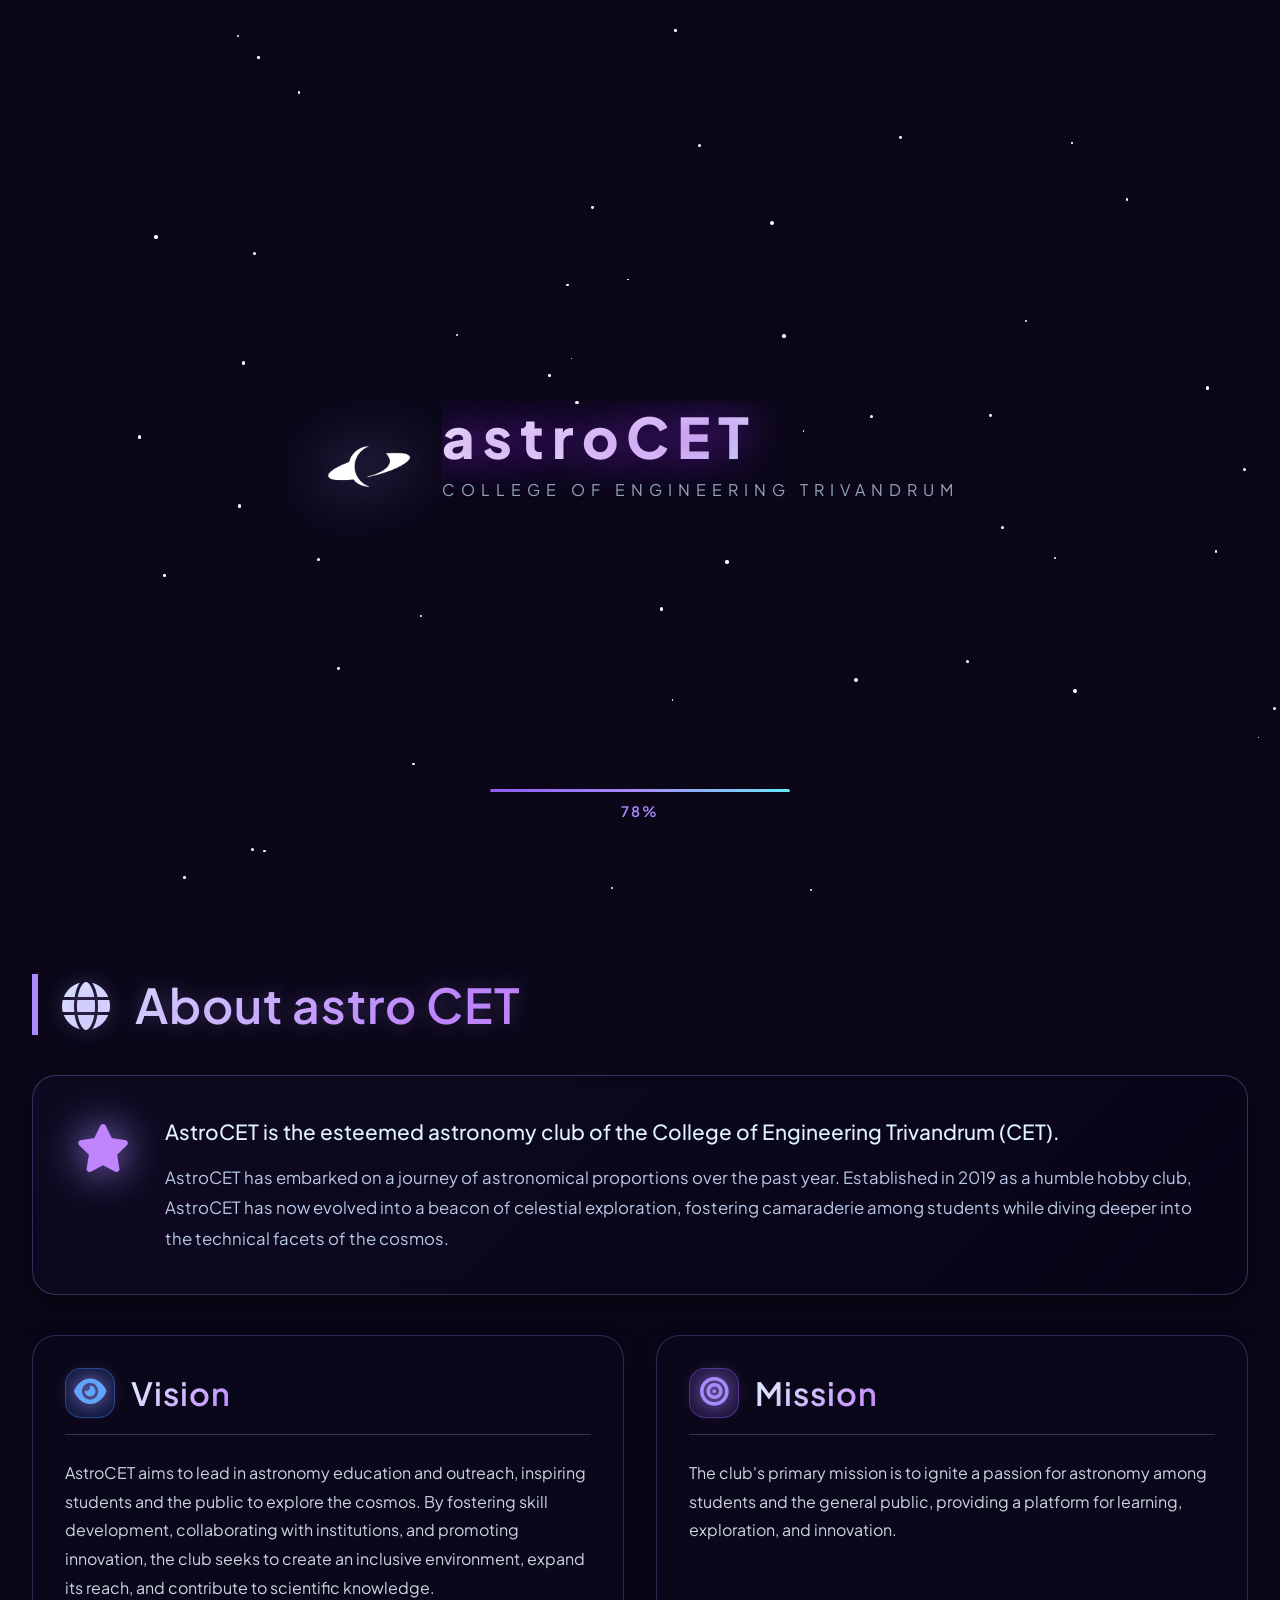
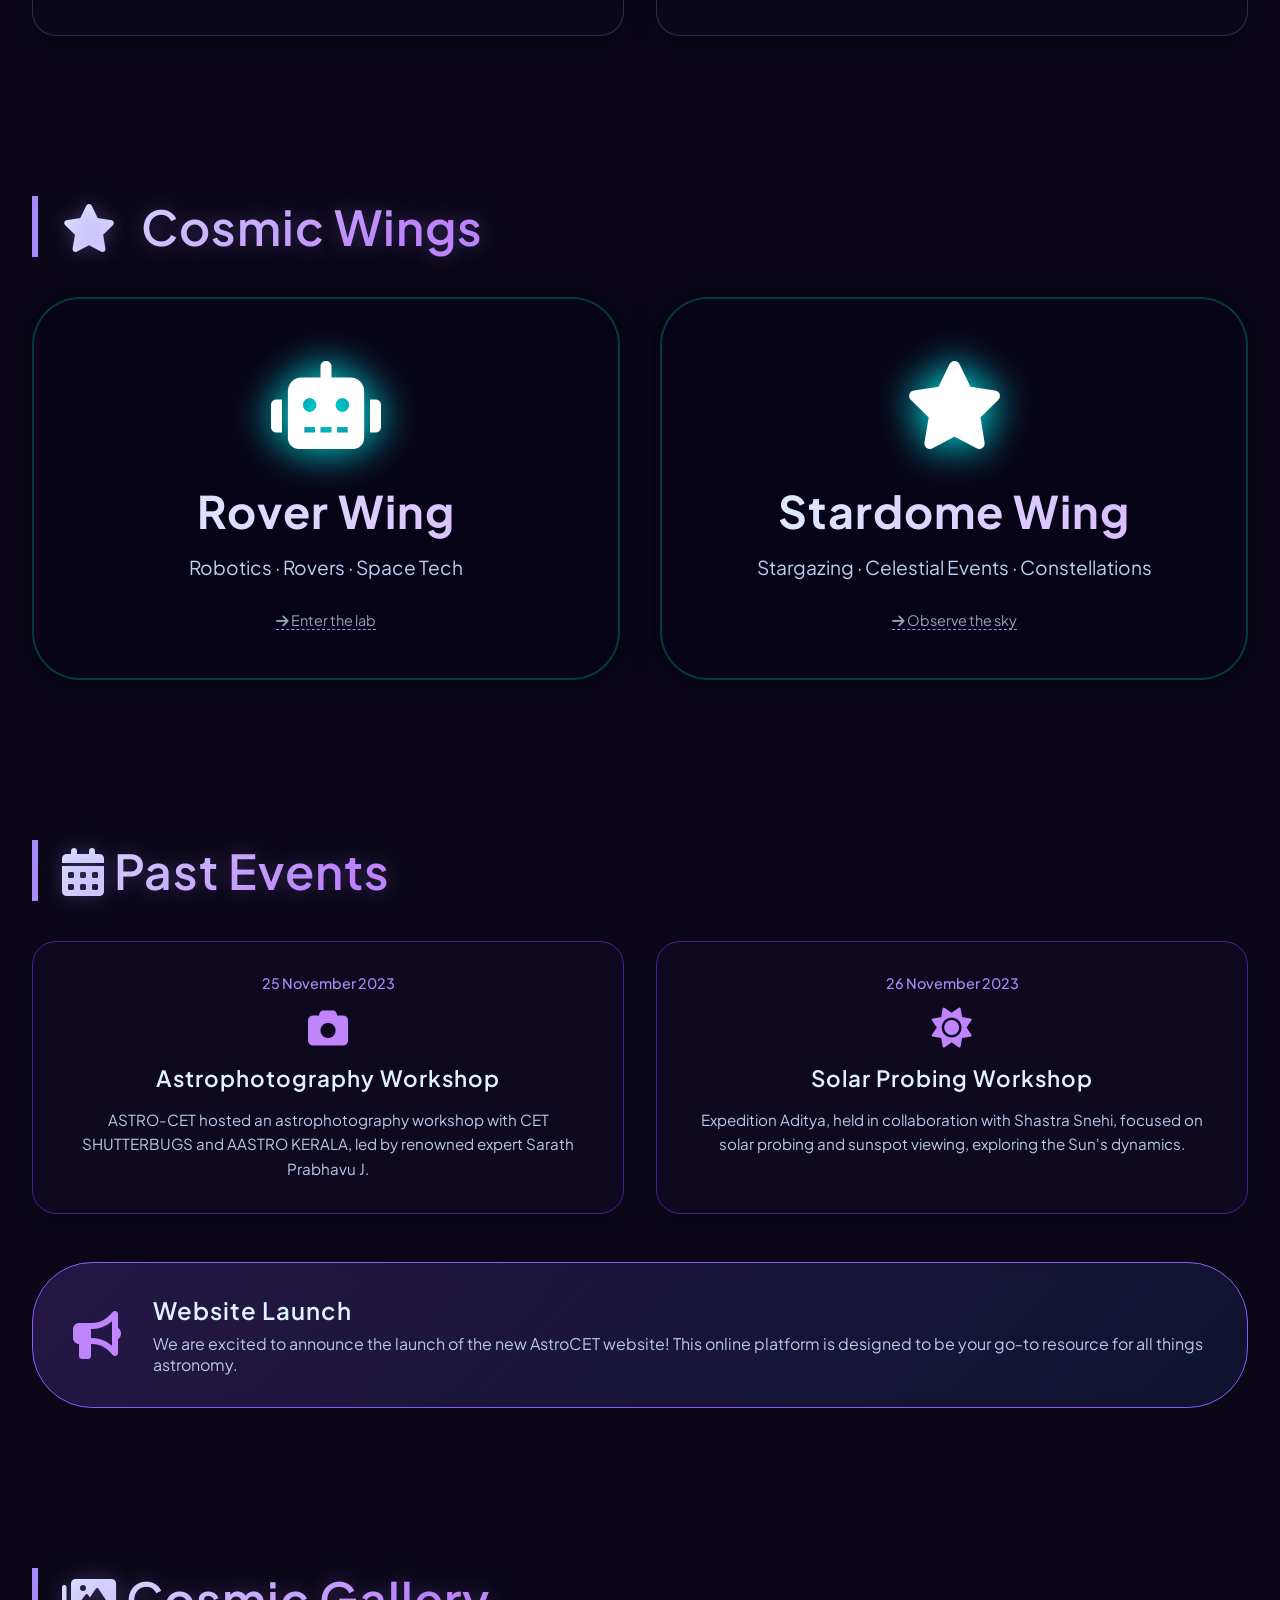
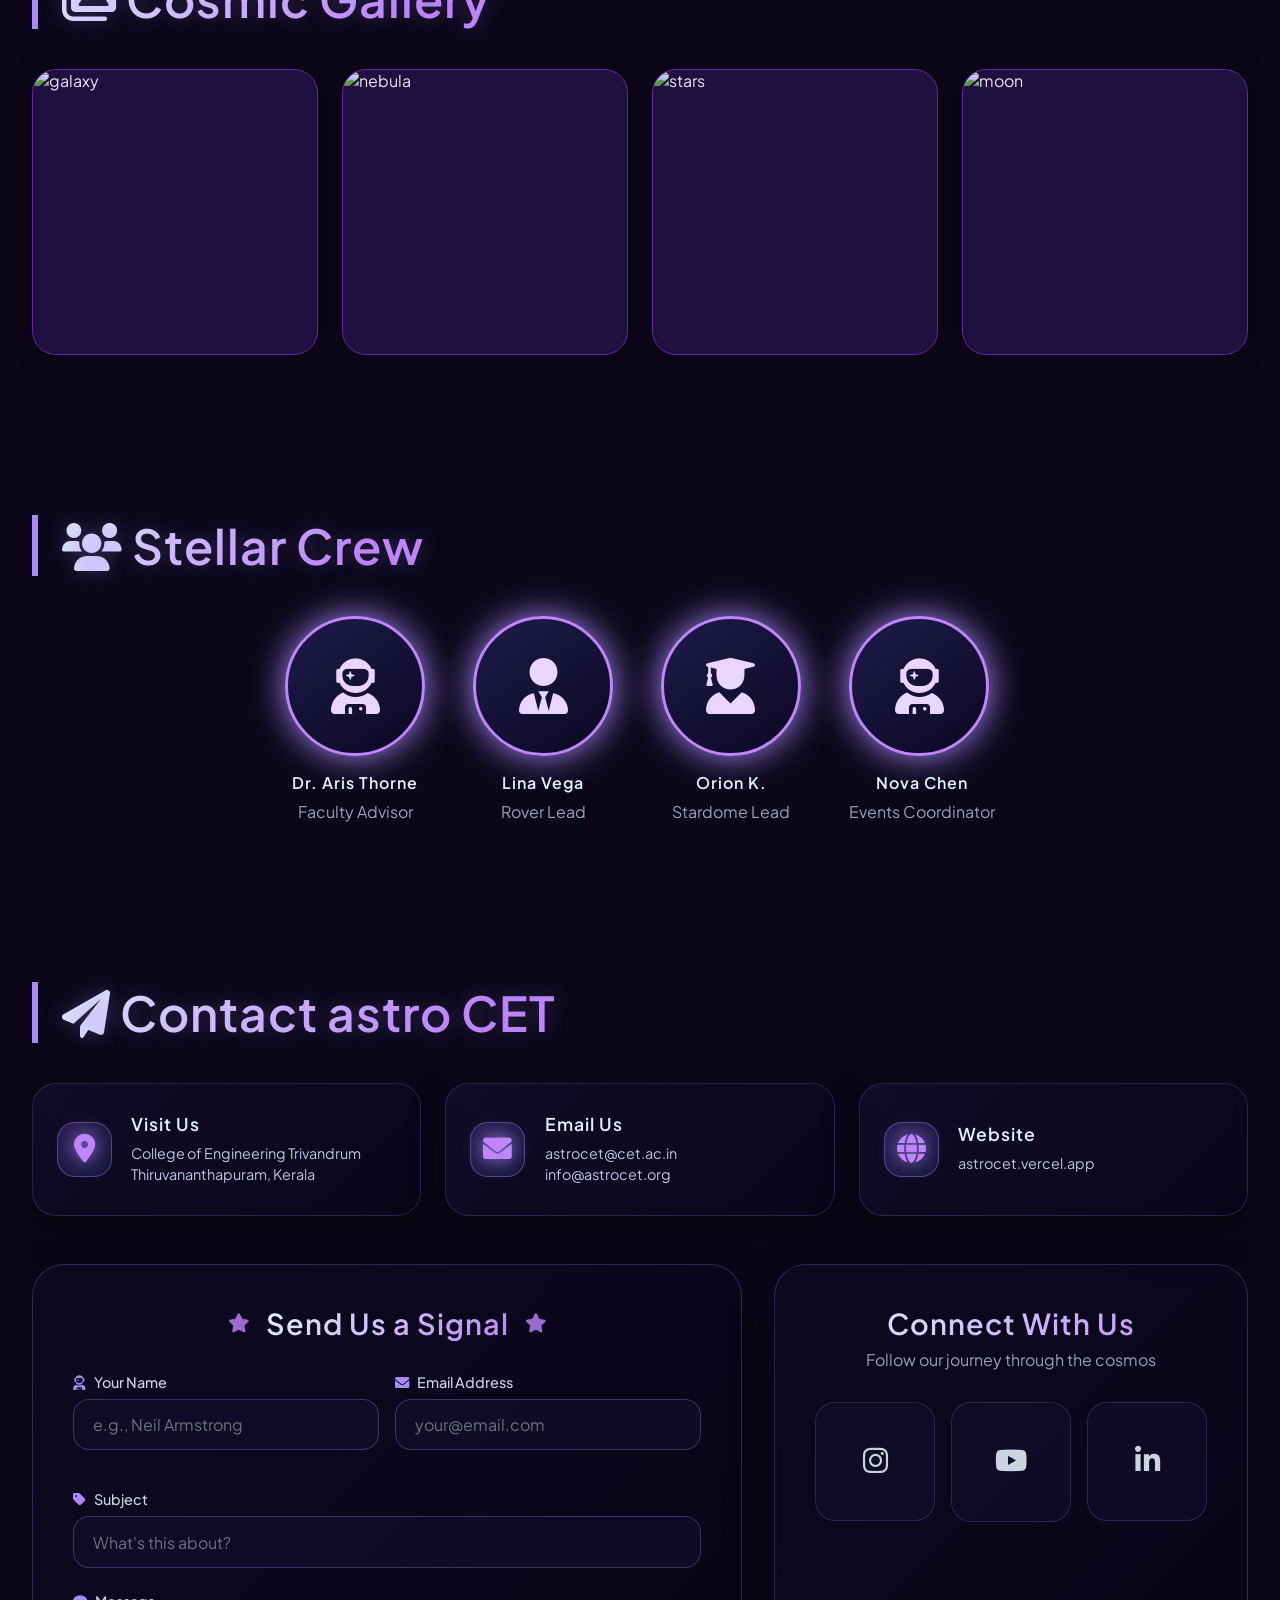
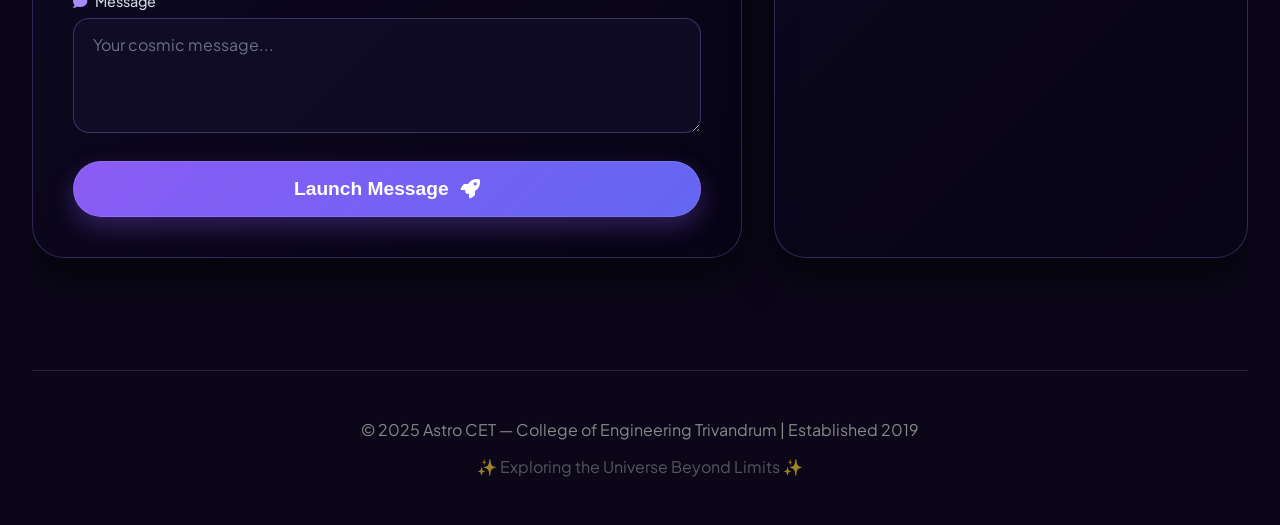
==== index.html @ 8fdfef4c "name change" ====
<!DOCTYPE html>
<html lang="en">
<head>
    <meta charset="UTF-8">
    <meta name="viewport" content="width=device-width, initial-scale=1.0, maximum-scale=5.0, user-scalable=yes, shrink-to-fit=no">
    <meta name="theme-color" content="#0b0719">
    <meta name="apple-mobile-web-app-capable" content="yes">
    <meta name="apple-mobile-web-app-status-bar-style" content="black-translucent">
    <title>Astro CET | College of Engineering Trivandrum</title>
    
    <link href="https://fonts.googleapis.com/css2?family=Plus+Jakarta+Sans:wght@300;400;500;600;700;800&display=swap" rel="stylesheet">
    <link rel="stylesheet" href="https://cdnjs.cloudflare.com/ajax/libs/font-awesome/6.0.0-beta3/css/all.min.css">
    <link rel="stylesheet" href="styles.css">
    
    <style>
        /* Reset & Base */
        * {
            margin: 0;
            padding: 0;
            box-sizing: border-box;
        }
        
        html {
            scroll-behavior: smooth;
            -webkit-tap-highlight-color: transparent;
        }
        
        body {
            font-family: 'Plus Jakarta Sans', sans-serif;
            background-color: #0b0719;
            color: #fff;
            overflow-x: hidden;
            min-height: 100vh;
        }
        
        /* Loading Screen */
        #loadingScreen {
            position: fixed;
            top: 0;
            left: 0;
            width: 100%;
            height: 100%;
            background: #0b0719;
            z-index: 10000;
            display: flex;
            align-items: center;
            justify-content: center;
            transition: opacity 0.8s ease, visibility 0.8s ease;
        }
        
        #loadingScreen.hidden {
            opacity: 0;
            visibility: hidden;
        }
        
        #loadingScreen.finished {
            pointer-events: none;
        }
        
        .loading-container {
            display: flex;
            align-items: center;
            justify-content: center;
            gap: 20px;
            position: relative;
            flex-wrap: wrap;
        }
        
        .loading-logo {
            position: relative;
            width: 100px;
            height: 100px;
            display: flex;
            align-items: center;
            justify-content: center;
            animation: logoFloat 2s ease-in-out infinite;
            z-index: 2;
        }
        
        .loading-logo img {
            width: 100%;
            height: 100%;
            object-fit: contain;
            filter: drop-shadow(0 0 30px #a78bfa);
        }
        
        .loading-text-container {
            overflow: hidden;
        }
        
        .loading-title {
            font-size: 3.5rem;
            font-weight: 800;
            background: linear-gradient(135deg, #fff, #e9d5ff, #67e8f9);
            -webkit-background-clip: text;
            background-clip: text;
            color: transparent;
            letter-spacing: 8px;
            white-space: nowrap;
            animation: slideIn 1.2s ease forwards;
            text-shadow: 0 0 40px #7e22ce;
        }
        
        .loading-subtitle {
            font-size: 1rem;
            color: #94a3b8;
            letter-spacing: 6px;
            text-transform: uppercase;
            margin-top: 0.5rem;
            opacity: 0;
            animation: fadeInUp 0.6s ease forwards;
            animation-delay: 1.2s;
        }
        
        .loading-bar-container {
            position: absolute;
            bottom: 80px;
            left: 50%;
            transform: translateX(-50%);
            width: 300px;
            max-width: 80%;
            opacity: 0;
            animation: fadeIn 0.5s ease forwards;
            animation-delay: 1.5s;
        }
        
        .loading-bar {
            width: 100%;
            height: 3px;
            background: rgba(168, 139, 250, 0.2);
            border-radius: 10px;
            overflow: hidden;
        }
        
        .loading-bar-progress {
            width: 0%;
            height: 100%;
            background: linear-gradient(90deg, #8b5cf6, #a78bfa, #67e8f9);
            border-radius: 10px;
            animation: progressBar 2s ease-in-out forwards;
            animation-delay: 1.5s;
            box-shadow: 0 0 20px #a78bfa;
        }
        
        .loading-percentage {
            text-align: center;
            margin-top: 10px;
            color: #a78bfa;
            font-size: 0.9rem;
            font-weight: 600;
            letter-spacing: 2px;
            opacity: 0;
            animation: fadeIn 0.5s ease forwards;
            animation-delay: 1.5s;
        }
        
        .loading-stars {
            position: absolute;
            width: 100%;
            height: 100%;
            pointer-events: none;
        }
        
        .loading-star {
            position: absolute;
            width: 2px;
            height: 2px;
            background: white;
            border-radius: 50%;
            animation: starTwinkle 2s infinite;
        }
        
        @keyframes logoFloat {
            0%, 100% { transform: translateY(0) scale(1); }
            50% { transform: translateY(-10px) scale(1.05); }
        }
        
        @keyframes slideIn {
            0% { transform: translateX(-30px); opacity: 0; }
            100% { transform: translateX(0); opacity: 1; }
        }
        
        @keyframes fadeInUp {
            from { opacity: 0; transform: translateY(10px); }
            to { opacity: 1; transform: translateY(0); }
        }
        
        @keyframes fadeIn {
            from { opacity: 0; }
            to { opacity: 1; }
        }
        
        @keyframes progressBar {
            0% { width: 0%; }
            100% { width: 100%; }
        }
        
        @keyframes starTwinkle {
            0%, 100% { opacity: 0; transform: scale(1); }
            50% { opacity: 1; transform: scale(1.5); }
        }
        
        /* Fade-in for content */
        .fade-in {
            opacity: 0;
            transform: translateY(20px);
            transition: opacity 0.8s ease, transform 0.8s ease;
        }
        .fade-in.visible {
            opacity: 1;
            transform: translateY(0);
        }
        
        /* Portal overlay */
        .portal-overlay {
            position: fixed;
            top: 0;
            left: 0;
            width: 100%;
            height: 100%;
            background: radial-gradient(circle, #0f0720, #000);
            z-index: 9999;
            display: flex;
            align-items: center;
            justify-content: center;
            opacity: 0;
            pointer-events: none;
            transition: opacity 0.3s;
        }
        body.portal-active .portal-overlay {
            opacity: 1;
            pointer-events: auto;
        }
        body.portal-active .content {
            filter: blur(2px);
            transition: 0.3s;
        }
        .portal-message {
            font-size: 3rem;
            color: white;
            text-shadow: 0 0 40px cyan;
            font-weight: 600;
            text-align: center;
            padding: 20px;
        }
        .wings-hint {
            text-align: center;
            margin-top: 30px;
            opacity: 0.8;
            color: #94a3b8;
        }
        
        /* Background Layers */
        .starfield {
            position: fixed;
            top: 0;
            left: 0;
            width: 100%;
            height: 100%;
            z-index: -2;
            background: radial-gradient(ellipse at 40% 40%, #141028 0%, #03010a 100%);
        }
        
        canvas#bgCanvas {
            position: fixed;
            top: 0;
            left: 0;
            width: 100%;
            height: 100%;
            z-index: -1;
            display: block;
            pointer-events: none;
        }
        
        /* Main Content */
        .content {
            position: relative;
            z-index: 5;
            max-width: 1400px;
            margin: 0 auto;
            padding: 0 2rem;
            width: 100%;
        }
        
        section {
            padding: 5rem 0;
            position: relative;
        }
        
        /* Responsive Breakpoints */
        @media (max-width: 1024px) {
            .content { padding: 0 1.5rem; }
            section { padding: 4rem 0; }
        }
        
        @media (max-width: 768px) {
            .content { padding: 0 1rem; }
            section { padding: 3rem 0; }
            
            .loading-container { 
                flex-direction: column; 
                gap: 15px; 
            }
            .loading-title { 
                font-size: 2.5rem; 
                letter-spacing: 4px;
                text-align: center;
                white-space: normal;
            }
            .loading-subtitle { 
                text-align: center;
                font-size: 0.8rem;
                letter-spacing: 4px;
            }
            .loading-logo { width: 80px; height: 80px; }
            .loading-bar-container { width: 250px; bottom: 60px; }
            .portal-message { font-size: 2rem; }
        }
        
        @media (max-width: 480px) {
            .content { padding: 0 0.8rem; }
            section { padding: 2.5rem 0; }
            
            .loading-title { 
                font-size: 1.8rem; 
                letter-spacing: 2px;
            }
            .loading-subtitle {
                font-size: 0.7rem;
                letter-spacing: 3px;
            }
            .loading-logo { width: 60px; height: 60px; }
            .loading-bar-container { width: 200px; bottom: 50px; }
            .portal-message { font-size: 1.5rem; }
        }
        
        @media (max-width: 360px) {
            .loading-title { font-size: 1.5rem; }
            .loading-subtitle { font-size: 0.6rem; }
            .loading-bar-container { width: 180px; }
        }
        
        /* Landscape Mode */
        @media (max-height: 600px) and (orientation: landscape) {
            .loading-bar-container { bottom: 30px; }
            .loading-logo { width: 50px; height: 50px; }
            .loading-title { font-size: 2rem; }
        }
        
        /* Touch Device Optimizations */
        @media (hover: none) and (pointer: coarse) {
            button, a {
                min-height: 44px;
                min-width: 44px;
            }
        }
        
        /* High Contrast / Accessibility */
        @media (prefers-reduced-motion: reduce) {
            * {
                animation-duration: 0.01ms !important;
                animation-iteration-count: 1 !important;
                transition-duration: 0.01ms !important;
            }
        }
    </style>
</head>
<body>

<!-- Loading Screen -->
<div id="loadingScreen">
    <div class="loading-stars" id="loadingStars"></div>
    
    <div class="loading-container">
        <div class="loading-logo">
            <img src="astrocet-logo.png" alt="Astro CET Logo" id="loadingLogoImg" onerror="this.style.display='none'; document.getElementById('fallbackLogo').style.display='flex';">
            <div id="fallbackLogo" style="display: none; width: 100%; height: 100%; align-items: center; justify-content: center;">
                <i class="fas fa-rocket" style="font-size: 3rem; color: #c084fc; filter: drop-shadow(0 0 20px #a78bfa);"></i>
            </div>
        </div>
        
        <div class="loading-text-container">
            <div class="loading-title">astroCET</div>
            <div class="loading-subtitle">College of Engineering Trivandrum</div>
        </div>
    </div>
    
    <div class="loading-bar-container">
        <div class="loading-bar">
            <div class="loading-bar-progress"></div>
        </div>
        <div class="loading-percentage" id="loadingPercentage">0%</div>
    </div>
</div>

<!-- Background Layers -->
<div class="starfield"></div>
<canvas id="bgCanvas"></canvas>

<!-- Portal Overlay -->
<div class="portal-overlay" id="portalOverlay">
    <div class="portal-message" id="portalMessage"></div>
</div>

<!-- Main Content -->
<div class="content">
    <nav class="navbar">
        <div class="logo" id="logo"></div>
        <div class="nav-links" id="navLinks"></div>
    </nav>

    <section class="hero">
        <h1 id="heroTitle"></h1>
        <div class="subtitle" id="heroSubtitle"></div>
        <div class="college-name" id="collegeName"></div>
        <button class="cta-button" id="heroButton">
            <span id="heroButtonText"></span>
        </button>

    </section>

    <section id="about" class="fade-in">
        <h2><i class="fas fa-globe" style="margin-right: 15px;"></i> <span id="aboutTitle"></span></h2>
        
        <div class="about-main-tile">
            <div class="about-icon"><i class="fas fa-star"></i></div>
            <div class="about-content">
                <p class="highlight-text" id="aboutHighlight"></p>
                <p id="aboutFullText"></p>
            </div>
        </div>
        
        <div class="tiles-container">
            <div class="info-tile vision-tile">
                <div class="tile-header">
                    <div class="tile-icon"><i class="fas fa-eye"></i></div>
                    <h3 id="visionTitle"></h3>
                </div>
                <div class="tile-content">
                    <p id="visionText"></p>
                </div>
            </div>
            
            <div class="info-tile mission-tile">
                <div class="tile-header">
                    <div class="tile-icon"><i class="fas fa-bullseye"></i></div>
                    <h3 id="missionTitle"></h3>
                </div>
                <div class="tile-content">
                    <p id="missionText"></p>
                </div>
            </div>
        </div>
    </section>

    <section id="wings" class="fade-in">
        <h2><i class="fas fa-star" style="margin-right: 15px;"></i> <span id="wingsTitle"></span></h2>
        <div class="wings-container">
            <a href="#" class="wing-card" id="roverWingCard">
                <div class="wing-icon"><i id="roverIcon" class="fas"></i><span id="roverEmoji"></span></div>
                <h3 id="roverName"></h3>
                <div class="wing-desc" id="roverDesc"></div>
                <div class="wing-emoji" id="roverEmojiLarge"></div>
                <div class="portal-hint" id="roverHint"></div>
            </a>
            <a href="#" class="wing-card" id="stardomeWingCard">
                <div class="wing-icon"><i id="stardomeIcon" class="fas"></i><span id="stardomeEmoji"></span></div>
                <h3 id="stardomeName"></h3>
                <div class="wing-desc" id="stardomeDesc"></div>
                <div class="wing-emoji" id="stardomeEmojiLarge"></div>
                <div class="portal-hint" id="stardomeHint"></div>
            </a>
        </div>
    </section>

    <section id="events" class="fade-in">
        <h2><i class="fas fa-calendar-alt"></i> <span id="eventsTitle"></span></h2>
        <div class="events-grid" id="eventsGrid"></div>
        
        <div class="announcement-banner" id="announcementBanner">
            <i id="announcementIcon" class="fas"></i>
            <div>
                <h3 id="announcementTitle"></h3>
                <p id="announcementText"></p>
            </div>
        </div>
    </section>

    <section id="gallery" class="fade-in">
        <h2><i class="fas fa-images"></i> <span id="galleryTitle"></span></h2>
        <div class="gallery-grid" id="galleryGrid"></div>
    </section>

    <section id="team" class="fade-in">
        <h2><i class="fas fa-users"></i> <span id="teamTitle"></span></h2>
        <div class="team-grid" id="teamGrid"></div>
    </section>

    <section id="contact" class="fade-in">
        <h2><i class="fas fa-paper-plane"></i> <span id="contactTitle"></span></h2>
        
        <div class="contact-wrapper">
            <div class="contact-info-cards" id="contactInfoCards"></div>
            
            <div class="contact-main">
                <div class="contact-form-container">
                    <div class="form-header">
                        <i class="fas fa-star"></i>
                        <h3 id="formTitle"></h3>
                        <i class="fas fa-star"></i>
                    </div>
                    
                    <form class="contact-form-enhanced">
                        <div class="form-row">
                            <div class="form-group-enhanced">
                                <label for="name"><i class="fas fa-user-astronaut"></i><span id="nameLabel"></span></label>
                                <input type="text" id="name" placeholder="">
                            </div>
                            <div class="form-group-enhanced">
                                <label for="email"><i class="fas fa-envelope"></i><span id="emailLabel"></span></label>
                                <input type="email" id="email" placeholder="">
                            </div>
                        </div>
                        <div class="form-group-enhanced">
                            <label for="subject"><i class="fas fa-tag"></i><span id="subjectLabel"></span></label>
                            <input type="text" id="subject" placeholder="">
                        </div>
                        <div class="form-group-enhanced">
                            <label for="message"><i class="fas fa-comment"></i><span id="messageLabel"></span></label>
                            <textarea id="message" rows="4" placeholder=""></textarea>
                        </div>
                        <button type="submit" class="submit-button">
                            <span id="submitButtonText"></span>
                            <i class="fas fa-rocket"></i>
                        </button>
                    </form>
                </div>
                
                <div class="social-section">
                    <h3 id="socialTitle"></h3>
                    <p id="socialSubtitle"></p>
                    <div class="social-links-enhanced" id="socialLinks"></div>
                </div>
            </div>
        </div>
    </section>

    <footer>
        <p id="footerCopyright"></p>
        <p style="margin-top: 1rem; opacity: 0.6;" id="footerTagline"></p>
    </footer>
</div>

<script src="script.js"></script>
</body>
</html>
---- styles.css ----
* {
    margin: 0;
    padding: 0;
    box-sizing: border-box;
}

body {
    font-family: 'Plus Jakarta Sans', sans-serif;
    background-color: #0b0719;
    color: #fff;
    overflow-x: hidden;
}

/* Cosmic Background Layers */
.starfield {
    position: fixed;
    top: 0;
    left: 0;
    width: 100%;
    height: 100%;
    z-index: -2;
    background: radial-gradient(ellipse at 40% 40%, #141028 0%, #03010a 100%);
}

canvas#bgCanvas {
    position: fixed;
    top: 0;
    left: 0;
    width: 100%;
    height: 100%;
    z-index: -1;
    display: block;
    pointer-events: none;
}

/* Main Content */
.content {
    position: relative;
    z-index: 5;
    max-width: 1400px;
    margin: 0 auto;
    padding: 0 2rem;
}

section {
    padding: 6rem 0;
    position: relative;
}

/* Typography */
h1, h2, h3, h4 {
    font-weight: 600;
    letter-spacing: 1px;
}

h2 {
    font-size: 3rem;
    margin-bottom: 2.5rem;
    background: linear-gradient(135deg, #e0f2fe 0%, #c084fc 80%);
    -webkit-background-clip: text;
    background-clip: text;
    color: transparent;
    display: inline-block;
    border-left: 6px solid #a78bfa;
    padding-left: 1.5rem;
    text-shadow: 0 0 20px rgba(168, 139, 250, 0.3);
}

/* Navigation */
.navbar {
    display: flex;
    justify-content: space-between;
    align-items: center;
    padding: 1.5rem 0;
    position: relative;
    z-index: 20;
}

.logo {
    font-size: 1.8rem;
    font-weight: 800;
    background: linear-gradient(to right, #fff, #c4b5fd);
    -webkit-background-clip: text;
    background-clip: text;
    color: transparent;
    letter-spacing: 3px;
}

.nav-links {
    display: flex;
    gap: 2.5rem;
}

.nav-links a {
    color: #ddd;
    text-decoration: none;
    font-weight: 500;
    transition: all 0.2s;
    font-size: 1rem;
    text-shadow: 0 0 8px cyan;
}

.nav-links a:hover {
    color: #a78bfa;
    text-shadow: 0 0 15px #a78bfa;
}

/* Hero Section */
.hero {
    min-height: 90vh;
    display: flex;
    flex-direction: column;
    justify-content: center;
    align-items: center;
    text-align: center;
    padding: 2rem 0 4rem;
    transition: transform 0.1s ease-out;
}

.hero h1 {
    font-size: 6rem;
    font-weight: 800;
    background: linear-gradient(135deg, #fff, #e9d5ff, #67e8f9);
    -webkit-background-clip: text;
    background-clip: text;
    color: transparent;
    margin-bottom: 1rem;
    letter-spacing: 6px;
    text-shadow: 0 0 40px #7e22ce;
    animation: floatText 6s infinite alternate;
}

@keyframes floatText {
    0% { text-shadow: 0 0 20px #a78bfa; }
    100% { text-shadow: 0 0 50px #67e8f9, 0 0 20px #c084fc; }
}

.hero .subtitle {
    font-size: 1.8rem;
    font-weight: 300;
    color: #cbd5e1;
    margin-bottom: 1rem;
    text-shadow: 0 0 20px #38bdf8;
}

.college-name {
    font-size: 1.2rem;
    font-weight: 500;
    color: #a78bfa;
    margin-bottom: 2rem;
    letter-spacing: 4px;
    text-transform: uppercase;
    opacity: 0.9;
}

.hero-hint {
    margin-top: 50px;
    font-size: 0.9rem;
    opacity: 0.7;
}

.cta-button {
    background: rgba(20, 10, 40, 0.5);
    backdrop-filter: blur(12px);
    border: 1px solid rgba(167, 139, 250, 0.8);
    color: white;
    padding: 1rem 3rem;
    font-size: 1.3rem;
    font-weight: 600;
    border-radius: 60px;
    cursor: pointer;
    box-shadow: 0 0 30px rgba(168, 139, 250, 0.4);
    transition: all 0.3s;
    letter-spacing: 2px;
}

.cta-button:hover {
    background: #8b5cf6;
    box-shadow: 0 0 50px #a78bfa;
    transform: scale(1.05);
    border-color: #e0e7ff;
}

/* About Section - Tile Based Design */
.about-main-tile {
    background: linear-gradient(135deg, rgba(15, 10, 35, 0.8), rgba(8, 4, 22, 0.9));
    backdrop-filter: blur(8px);
    border-radius: 24px;
    padding: 2.5rem;
    margin-bottom: 2.5rem;
    border: 1px solid rgba(168, 139, 250, 0.3);
    box-shadow: 0 10px 30px rgba(0, 0, 0, 0.5);
    display: flex;
    gap: 2rem;
    align-items: flex-start;
    transition: all 0.3s ease;
}

.about-main-tile:hover {
    border-color: #8b5cf6;
    box-shadow: 0 0 40px rgba(139, 92, 246, 0.2);
    transform: translateY(-5px);
}

.about-icon {
    font-size: 3rem;
    color: #c084fc;
    filter: drop-shadow(0 0 20px #a78bfa);
    min-width: 60px;
    text-align: center;
}

.about-content {
    flex: 1;
}

.about-content .highlight-text {
    font-size: 1.3rem;
    color: #e0f2fe;
    margin-bottom: 1rem;
    font-weight: 500;
    line-height: 1.5;
}

.about-content p {
    color: #b9c8e6;
    line-height: 1.8;
    font-size: 1.05rem;
}

/* Tiles Container for Vision & Mission */
.tiles-container {
    display: grid;
    grid-template-columns: repeat(auto-fit, minmax(350px, 1fr));
    gap: 2rem;
    margin-top: 1rem;
}

/* Info Tiles */
.info-tile {
    background: rgba(12, 8, 28, 0.7);
    backdrop-filter: blur(8px);
    border-radius: 24px;
    padding: 2rem;
    border: 1px solid rgba(168, 139, 250, 0.25);
    box-shadow: 0 10px 25px rgba(0, 0, 0, 0.4);
    transition: all 0.3s ease;
    height: 100%;
    display: flex;
    flex-direction: column;
}

.info-tile:hover {
    border-color: #a78bfa;
    box-shadow: 0 0 35px rgba(168, 139, 250, 0.25);
    transform: translateY(-5px);
}

.tile-header {
    display: flex;
    align-items: center;
    gap: 1rem;
    margin-bottom: 1.5rem;
    padding-bottom: 1rem;
    border-bottom: 1px solid rgba(168, 139, 250, 0.3);
}

.tile-icon {
    width: 50px;
    height: 50px;
    background: rgba(139, 92, 246, 0.15);
    border-radius: 16px;
    display: flex;
    align-items: center;
    justify-content: center;
    border: 1px solid rgba(168, 139, 250, 0.4);
}

.tile-icon i {
    font-size: 1.8rem;
    color: #c084fc;
    filter: drop-shadow(0 0 10px #a78bfa);
}

.tile-header h3 {
    font-size: 2rem;
    font-weight: 600;
    background: linear-gradient(135deg, #e0f2fe, #c084fc);
    -webkit-background-clip: text;
    background-clip: text;
    color: transparent;
    margin: 0;
}

.tile-content {
    flex: 1;
}

.tile-content p {
    color: #cbd5e1;
    line-height: 1.8;
    font-size: 1rem;
    margin: 0;
}

/* Vision specific styling */
.vision-tile .tile-icon {
    background: rgba(59, 130, 246, 0.15);
    border-color: rgba(59, 130, 246, 0.4);
}

.vision-tile .tile-icon i {
    color: #60a5fa;
}

/* Mission specific styling */
.mission-tile .tile-icon {
    background: rgba(139, 92, 246, 0.15);
    border-color: rgba(139, 92, 246, 0.4);
}

.mission-tile .tile-icon i {
    color: #a78bfa;
}

/* Wings Section */
.wings-container {
    display: flex;
    flex-wrap: wrap;
    gap: 2.5rem;
    justify-content: center;
}

.wing-card {
    flex: 1 1 350px;
    background: rgba(8, 4, 22, 0.6);
    backdrop-filter: blur(12px);
    border-radius: 48px;
    padding: 3rem 2rem;
    border: 2px solid rgba(0, 255, 255, 0.2);
    box-shadow: 0 0 30px rgba(0, 0, 0, 0.7);
    transition: all 0.4s cubic-bezier(0.16, 1, 0.3, 1);
    cursor: pointer;
    position: relative;
    overflow: hidden;
    text-align: center;
    text-decoration: none;
    color: inherit;
    display: block;
    transform-style: preserve-3d;
    transform-origin: center center;
}

.wing-card::before {
    content: "";
    position: absolute;
    inset: 0;
    background: radial-gradient(circle at 30% 20%, rgba(168, 139, 250, 0.2), transparent 70%);
    opacity: 0;
    transition: opacity 0.5s;
    z-index: 1;
    pointer-events: none;
}

.wing-card:hover::before {
    opacity: 1;
}

.wing-card:hover {
    transform: scale(1.02) translateY(-10px);
    border-color: #a78bfa;
    box-shadow: 0 0 60px #7e22ce66, 0 20px 30px -10px black;
}

.wing-icon {
    font-size: 5.5rem;
    margin-bottom: 1.5rem;
    filter: drop-shadow(0 0 20px cyan);
    transition: 0.3s;
    z-index: 2;
    position: relative;
}

.wing-card h3 {
    font-size: 2.8rem;
    font-weight: 700;
    background: linear-gradient(to right, #e0f2fe, #d8b4fe);
    -webkit-background-clip: text;
    background-clip: text;
    color: transparent;
    margin-bottom: 1rem;
    z-index: 2;
    position: relative;
}

.wing-desc {
    color: #b9d0f0;
    margin-bottom: 1rem;
    font-size: 1.2rem;
}

.wing-emoji {
    font-size: 3rem;
    margin: 15px 0;
}

.portal-hint {
    display: inline-block;
    margin-top: 1rem;
    font-size: 0.9rem;
    color: #94a3b8;
    border-bottom: 1px dashed #a78bfa;
}

.wings-hint {
    text-align: center;
    margin-top: 30px;
    opacity: 0.8;
}

/* Events Section */
.events-grid {
    display: grid;
    grid-template-columns: repeat(auto-fit, minmax(300px, 1fr));
    gap: 2rem;
    margin-bottom: 3rem;
}

.event-card {
    background: rgba(20, 12, 40, 0.5);
    backdrop-filter: blur(4px);
    padding: 2rem;
    border-radius: 24px;
    border: 1px solid #4c1d95;
    transition: 0.25s;
    box-shadow: 0 8px 20px #00000055;
    text-align: center;
}

.event-card:hover {
    border-color: #a78bfa;
    box-shadow: 0 0 30px #8b5cf6;
    transform: translateY(-8px);
}

.event-date {
    color: #a78bfa;
    font-size: 0.9rem;
    margin-bottom: 1rem;
    font-weight: 500;
}

.event-card i {
    font-size: 2.5rem;
    color: #c084fc;
    margin-bottom: 1rem;
}

.event-card h3 {
    font-size: 1.4rem;
    margin-bottom: 1rem;
    color: #e0f2fe;
}

.event-card p {
    color: #b9c8e6;
    line-height: 1.6;
    font-size: 0.95rem;
}

/* Announcement Banner */
.announcement-banner {
    background: linear-gradient(135deg, rgba(139, 92, 246, 0.2), rgba(59, 130, 246, 0.1));
    backdrop-filter: blur(8px);
    padding: 2rem 2.5rem;
    border-radius: 60px;
    border: 1px solid #8b5cf6;
    display: flex;
    align-items: center;
    gap: 2rem;
    margin-top: 2rem;
    animation: pulseGlow 3s infinite alternate;
}

@keyframes pulseGlow {
    from { box-shadow: 0 0 20px rgba(139, 92, 246, 0.3); }
    to { box-shadow: 0 0 40px rgba(139, 92, 246, 0.6); }
}

.announcement-banner i {
    font-size: 3rem;
    color: #c084fc;
}

.announcement-banner h3 {
    font-size: 1.5rem;
    color: #e0f2fe;
    margin-bottom: 0.5rem;
}

.announcement-banner p {
    color: #b9c8e6;
}

/* Gallery Section */
.gallery-grid {
    display: grid;
    grid-template-columns: repeat(auto-fit, minmax(220px, 1fr));
    gap: 1.5rem;
}

.gallery-item {
    aspect-ratio: 1/1;
    background: #1e103f;
    border-radius: 24px;
    overflow: hidden;
    border: 1px solid #6b21a8;
    transition: all 0.3s;
    box-shadow: 0 0 20px #00000080;
}

.gallery-item img {
    width: 100%;
    height: 100%;
    object-fit: cover;
    transition: transform 0.6s;
    opacity: 0.9;
}

.gallery-item:hover img {
    transform: scale(1.15);
    opacity: 1;
}

/* Team Section */
.team-grid {
    display: flex;
    flex-wrap: wrap;
    justify-content: center;
    gap: 3rem;
}

.team-member {
    text-align: center;
}

.avatar {
    width: 140px;
    height: 140px;
    border-radius: 50%;
    background: linear-gradient(145deg, #1e1b4b, #0b0822);
    border: 3px solid #c084fc;
    box-shadow: 0 0 35px #a78bfa;
    margin-bottom: 1rem;
    transition: 0.25s;
    display: flex;
    align-items: center;
    justify-content: center;
    font-size: 3.5rem;
    color: #e9d5ff;
}

.team-member:hover .avatar {
    transform: scale(1.08);
    box-shadow: 0 0 60px #c084fc;
}

.team-member h4 {
    color: #e0f2fe;
    margin-bottom: 0.5rem;
}

.team-member p {
    color: #94a3b8;
}

/* Enhanced Contact Section */
#contact {
    position: relative;
    overflow: hidden;
}

.contact-wrapper {
    max-width: 1400px;
    margin: 0 auto;
    position: relative;
    z-index: 2;
}

/* Contact Info Cards Grid */
.contact-info-cards {
    display: grid;
    grid-template-columns: repeat(auto-fit, minmax(240px, 1fr));
    gap: 1.5rem;
    margin-bottom: 3rem;
}

.contact-card {
    background: linear-gradient(135deg, rgba(20, 15, 45, 0.7), rgba(10, 5, 25, 0.9));
    backdrop-filter: blur(10px);
    border-radius: 24px;
    padding: 1.8rem 1.5rem;
    border: 1px solid rgba(168, 139, 250, 0.2);
    box-shadow: 0 15px 35px rgba(0, 0, 0, 0.4);
    transition: all 0.4s ease;
    position: relative;
    overflow: hidden;
    display: flex;
    align-items: center;
    gap: 1.2rem;
}

.contact-card:hover {
    transform: translateY(-8px);
    border-color: #8b5cf6;
    box-shadow: 0 25px 45px rgba(139, 92, 246, 0.3);
}

.contact-card-glow {
    position: absolute;
    top: 0;
    left: 0;
    right: 0;
    bottom: 0;
    background: radial-gradient(circle at 30% 30%, rgba(168, 139, 250, 0.15), transparent 70%);
    opacity: 0;
    transition: opacity 0.4s;
    pointer-events: none;
}

.contact-card:hover .contact-card-glow {
    opacity: 1;
}

.contact-card-icon {
    width: 55px;
    height: 55px;
    background: linear-gradient(135deg, rgba(139, 92, 246, 0.2), rgba(59, 130, 246, 0.1));
    border-radius: 18px;
    display: flex;
    align-items: center;
    justify-content: center;
    border: 1px solid rgba(168, 139, 250, 0.4);
    flex-shrink: 0;
}

.contact-card-icon i {
    font-size: 1.8rem;
    color: #c084fc;
    filter: drop-shadow(0 0 10px #a78bfa);
}

.contact-card-content h4 {
    color: #e0f2fe;
    font-size: 1.1rem;
    margin-bottom: 0.5rem;
    font-weight: 600;
}

.contact-card-content p {
    color: #b9c8e6;
    font-size: 0.9rem;
    line-height: 1.5;
}

/* Main Contact Section */
.contact-main {
    display: grid;
    grid-template-columns: 1.2fr 0.8fr;
    gap: 2rem;
    margin-top: 1rem;
}

/* Contact Form Container */
.contact-form-container {
    background: linear-gradient(135deg, rgba(15, 10, 35, 0.8), rgba(8, 4, 22, 0.95));
    backdrop-filter: blur(12px);
    border-radius: 32px;
    padding: 2.5rem;
    border: 1px solid rgba(168, 139, 250, 0.25);
    box-shadow: 0 20px 40px rgba(0, 0, 0, 0.5);
}

.form-header {
    display: flex;
    align-items: center;
    justify-content: center;
    gap: 1rem;
    margin-bottom: 2rem;
}

.form-header i {
    color: #c084fc;
    font-size: 1.2rem;
    opacity: 0.8;
}

.form-header h3 {
    font-size: 1.8rem;
    background: linear-gradient(135deg, #e0f2fe, #c084fc);
    -webkit-background-clip: text;
    background-clip: text;
    color: transparent;
    margin: 0;
}

.contact-form-enhanced .form-row {
    display: grid;
    grid-template-columns: 1fr 1fr;
    gap: 1rem;
    margin-bottom: 1rem;
}

.form-group-enhanced {
    margin-bottom: 1.5rem;
}

.form-group-enhanced label {
    display: block;
    margin-bottom: 0.5rem;
    color: #cbd5e1;
    font-size: 0.9rem;
    font-weight: 500;
}

.form-group-enhanced label i {
    margin-right: 0.5rem;
    color: #a78bfa;
}

.form-group-enhanced input,
.form-group-enhanced textarea {
    width: 100%;
    padding: 0.9rem 1.2rem;
    background: rgba(20, 15, 45, 0.6);
    border: 1.5px solid rgba(168, 139, 250, 0.3);
    border-radius: 16px;
    color: #fff;
    font-size: 1rem;
    font-family: 'Plus Jakarta Sans', sans-serif;
    transition: all 0.3s;
    outline: none;
}

.form-group-enhanced input:focus,
.form-group-enhanced textarea:focus {
    border-color: #8b5cf6;
    box-shadow: 0 0 20px rgba(139, 92, 246, 0.4);
    background: rgba(30, 20, 60, 0.8);
}

.form-group-enhanced input::placeholder,
.form-group-enhanced textarea::placeholder {
    color: #6b7280;
}

.submit-button {
    width: 100%;
    padding: 1rem 2rem;
    background: linear-gradient(135deg, #8b5cf6, #6366f1);
    border: none;
    border-radius: 50px;
    color: white;
    font-size: 1.2rem;
    font-weight: 600;
    cursor: pointer;
    display: flex;
    align-items: center;
    justify-content: center;
    gap: 0.8rem;
    transition: all 0.3s;
    border: 1px solid rgba(255, 255, 255, 0.1);
    box-shadow: 0 10px 25px rgba(139, 92, 246, 0.3);
}

.submit-button:hover {
    transform: translateY(-3px);
    box-shadow: 0 15px 35px rgba(139, 92, 246, 0.5);
    background: linear-gradient(135deg, #9d6fff, #7c7aff);
}

.submit-button i {
    transition: transform 0.3s;
}

.submit-button:hover i {
    transform: translateX(5px) rotate(15deg);
}

/* Social Section */
.social-section {
    background: linear-gradient(135deg, rgba(15, 10, 35, 0.6), rgba(8, 4, 22, 0.8));
    backdrop-filter: blur(12px);
    border-radius: 32px;
    padding: 2.5rem;
    border: 1px solid rgba(168, 139, 250, 0.25);
    box-shadow: 0 20px 40px rgba(0, 0, 0, 0.5);
    display: flex;
    flex-direction: column;
}

.social-section h3 {
    font-size: 1.8rem;
    background: linear-gradient(135deg, #e0f2fe, #c084fc);
    -webkit-background-clip: text;
    background-clip: text;
    color: transparent;
    margin-bottom: 0.5rem;
    text-align: center;
}

.social-section > p {
    color: #94a3b8;
    text-align: center;
    margin-bottom: 2rem;
}

/* Enhanced Social Links */
.social-links-enhanced {
    display: grid;
    grid-template-columns: repeat(3, 1fr);
    gap: 1rem;
    margin-bottom: 2rem;
}

.social-link {
    position: relative;
    display: flex;
    align-items: center;
    justify-content: center;
    width: 100%;
    aspect-ratio: 1;
    background: rgba(20, 15, 45, 0.6);
    border-radius: 20px;
    color: #cbd5e1;
    font-size: 1.8rem;
    text-decoration: none;
    transition: all 0.3s;
    border: 1px solid rgba(168, 139, 250, 0.2);
    overflow: hidden;
}

.social-link:hover {
    color: #fff;
    transform: translateY(-5px);
    border-color: #8b5cf6;
    box-shadow: 0 10px 30px rgba(139, 92, 246, 0.3);
}

.social-bg {
    position: absolute;
    top: 0;
    left: 0;
    right: 0;
    bottom: 0;
    background: linear-gradient(135deg, #8b5cf6, #6366f1);
    opacity: 0;
    transition: opacity 0.3s;
    z-index: -1;
}

.social-link:hover .social-bg {
    opacity: 1;
}

.social-link[data-tooltip]:hover::after {
    content: attr(data-tooltip);
    position: absolute;
    bottom: -30px;
    background: #1e103f;
    color: #fff;
    padding: 0.3rem 0.8rem;
    border-radius: 20px;
    font-size: 0.75rem;
    white-space: nowrap;
    border: 1px solid #8b5cf6;
    z-index: 10;
}

/* Fade-in animation */
.fade-in {
    opacity: 0;
    transform: translateY(20px);
    transition: opacity 0.8s ease, transform 0.8s ease;
}

.fade-in.visible {
    opacity: 1;
    transform: translateY(0);
}

/* Portal overlay */
.portal-overlay {
    position: fixed;
    top: 0;
    left: 0;
    width: 100%;
    height: 100%;
    background: radial-gradient(circle, #0f0720, #000);
    z-index: 9999;
    display: flex;
    align-items: center;
    justify-content: center;
    opacity: 0;
    pointer-events: none;
    transition: opacity 0.4s;
}

body.portal-active .portal-overlay {
    opacity: 1;
    pointer-events: auto;
}

body.portal-active .content {
    filter: blur(2px);
    transition: 0.3s;
}

.portal-message {
    font-size: 3rem;
    color: white;
    text-shadow: 0 0 40px cyan;
    font-weight: 600;
}
/* Footer */
footer {
    text-align: center;
    padding: 3rem 0;
    color: #888;
    border-top: 1px solid rgba(168, 139, 250, 0.2);
    margin-top: 2rem;
}

/* Responsive Design */
@media (max-width: 1024px) {
    h2 {
        font-size: 2.5rem;
    }
    
    .hero h1 {
        font-size: 4.5rem;
    }
    
    .contact-main {
        grid-template-columns: 1fr;
    }
}

@media (max-width: 768px) {
    h2 {
        font-size: 2rem;
    }
    
    .hero h1 {
        font-size: 3.5rem;
    }
    
    .hero .subtitle {
        font-size: 1.4rem;
    }
    
    .college-name {
        font-size: 1rem;
        letter-spacing: 2px;
    }
    
    .navbar {
        flex-direction: column;
        gap: 1rem;
    }
    
    .nav-links {
        gap: 1.5rem;
        flex-wrap: wrap;
        justify-content: center;
    }
    
    .content {
        padding: 0 1.2rem;
    }
    
    .about-main-tile {
        flex-direction: column;
        padding: 1.8rem;
        gap: 1rem;
    }
    
    .about-icon {
        min-width: auto;
        font-size: 2.5rem;
    }
    
    .tiles-container {
        grid-template-columns: 1fr;
    }
    
    .tile-header h3 {
        font-size: 1.8rem;
    }
    
    .about-content .highlight-text {
        font-size: 1.1rem;
    }
    
    .wing-card h3 {
        font-size: 2rem;
    }
    
    .contact-form-enhanced .form-row {
        grid-template-columns: 1fr;
    }
    
    .social-links-enhanced {
        grid-template-columns: repeat(2, 1fr);
    }
    .announcement-banner {
        flex-direction: column;
        text-align: center;
        padding: 1.5rem;
    }
    
    .team-grid {
        gap: 2rem;
    }
}

@media (max-width: 480px) {
    .hero h1 {
        font-size: 2.5rem;
        letter-spacing: 3px;
    }
    
    .hero .subtitle {
        font-size: 1.1rem;
    }
    
    .cta-button {
        padding: 0.8rem 2rem;
        font-size: 1.1rem;
    }
    
    .tile-header {
        flex-direction: column;
        text-align: center;
        gap: 0.5rem;
    }
    
    .info-tile {
        padding: 1.5rem;
    }
    
    .contact-info-cards {
        grid-template-columns: 1fr;
    }
    
    .portal-message {
        font-size: 2rem;
    }
    
    .gallery-grid {
        grid-template-columns: 1fr;
    }
}

/* ========== FULL RESPONSIVE FIXES ========== */

/* Tablet Devices (768px - 1024px) */
@media (max-width: 1024px) {
    .content {
        padding: 0 1.5rem;
    }
    
    h2 {
        font-size: 2.5rem;
    }
    
    .hero h1 {
        font-size: 5rem;
    }
    
    .hero .subtitle {
        font-size: 1.5rem;
    }
    
    .wing-card {
        flex: 1 1 300px;
        padding: 2rem 1.5rem;
    }
    
    .wing-card h3 {
        font-size: 2.2rem;
    }
    
    .contact-main {
        grid-template-columns: 1fr;
        gap: 2rem;
    }
    
    .team-grid {
        gap: 2rem;
    }
    
    .avatar {
        width: 120px;
        height: 120px;
        font-size: 3rem;
    }
}

/* Mobile Devices (Below 768px) */
@media (max-width: 768px) {
    .content {
        padding: 0 1rem;
    }
    
    section {
        padding: 4rem 0;
    }
    
    h2 {
        font-size: 2rem;
        padding-left: 1rem;
        border-left: 4px solid #a78bfa;
    }
    
    /* Navigation */
    .navbar {
        flex-direction: column;
        gap: 1rem;
        padding: 1rem 0;
    }
    
    .logo {
        font-size: 1.5rem;
    }
    
    .nav-links {
        gap: 1.2rem;
        flex-wrap: wrap;
        justify-content: center;
    }
    
    .nav-links a {
        font-size: 0.9rem;
    }
    
    /* Hero */
    .hero {
        min-height: 80vh;
        padding: 1rem 0 2rem;
    }
    
    .hero h1 {
        font-size: 3.5rem;
        letter-spacing: 3px;
    }
    
    .hero .subtitle {
        font-size: 1.2rem;
    }
    
    .college-name {
        font-size: 0.9rem;
        letter-spacing: 2px;
    }
    
    .cta-button {
        padding: 0.8rem 2rem;
        font-size: 1.1rem;
    }
    
    .hero-hint {
        margin-top: 30px;
    }
    
    /* About Section */
    .about-main-tile {
        flex-direction: column;
        padding: 1.5rem;
        gap: 1rem;
    }
    
    .about-icon {
        font-size: 2.5rem;
        min-width: auto;
    }
    
    .about-content .highlight-text {
        font-size: 1.1rem;
    }
    
    .about-content p {
        font-size: 0.95rem;
    }
    
    .tiles-container {
        grid-template-columns: 1fr;
        gap: 1.5rem;
    }
    
    .info-tile {
        padding: 1.5rem;
    }
    
    .tile-header {
        margin-bottom: 1rem;
    }
    
    .tile-header h3 {
        font-size: 1.5rem;
    }
    
    .tile-icon {
        width: 40px;
        height: 40px;
    }
    
    .tile-icon i {
        font-size: 1.5rem;
    }
    
    .tile-content p {
        font-size: 0.9rem;
    }
    
    /* Wings Section */
    .wings-container {
        gap: 1.5rem;
    }
    
    .wing-card {
        flex: 1 1 100%;
        padding: 2rem 1.5rem;
        border-radius: 32px;
    }
    
    .wing-icon {
        font-size: 4rem;
    }
    
    .wing-card h3 {
        font-size: 2rem;
    }
    
    .wing-desc {
        font-size: 1rem;
    }
    
    .wing-emoji {
        font-size: 2.5rem;
    }
    
    .wings-hint {
        font-size: 0.9rem;
    }
    
    /* Events Section */
    .events-grid {
        grid-template-columns: 1fr;
        gap: 1.5rem;
    }
    
    .event-card {
        padding: 1.5rem;
    }
    
    .event-card i {
        font-size: 2rem;
    }
    
    .event-card h3 {
        font-size: 1.2rem;
    }
    
    .event-card p {
        font-size: 0.9rem;
    }
    
    /* Announcement Banner */
    .announcement-banner {
        flex-direction: column;
        text-align: center;
        padding: 1.5rem;
        gap: 1rem;
        border-radius: 32px;
    }
    
    .announcement-banner i {
        font-size: 2.5rem;
    }
    
    .announcement-banner h3 {
        font-size: 1.3rem;
    }
    
    .announcement-banner p {
        font-size: 0.9rem;
    }
    
    /* Gallery Section */
    .gallery-grid {
        grid-template-columns: repeat(2, 1fr);
        gap: 1rem;
    }
    
    /* Team Section */
    .team-grid {
        grid-template-columns: repeat(2, 1fr);
        gap: 1.5rem;
    }
    
    .team-member {
        width: 100%;
    }
    
    .avatar {
        width: 100px;
        height: 100px;
        font-size: 2.5rem;
        margin: 0 auto 0.8rem;
    }
    
    .team-member h4 {
        font-size: 1rem;
    }
    
    .team-member p {
        font-size: 0.85rem;
    }
    
    /* Contact Section */
    .contact-info-cards {
        grid-template-columns: 1fr;
        gap: 1rem;
    }
    
    .contact-card {
        padding: 1.2rem;
    }
    
    .contact-card-icon {
        width: 45px;
        height: 45px;
    }
    
    .contact-card-icon i {
        font-size: 1.5rem;
    }
    
    .contact-card-content h4 {
        font-size: 1rem;
    }
    
    .contact-card-content p {
        font-size: 0.85rem;
    }
    
    .contact-main {
        grid-template-columns: 1fr;
    }
    
    .contact-form-container {
        padding: 1.5rem;
    }
    
    .form-header h3 {
        font-size: 1.5rem;
    }
    
    .contact-form-enhanced .form-row {
        grid-template-columns: 1fr;
        gap: 0;
    }
    
    .form-group-enhanced {
        margin-bottom: 1rem;
    }
    
    .form-group-enhanced label {
        font-size: 0.85rem;
    }
    
    .form-group-enhanced input,
    .form-group-enhanced textarea {
        padding: 0.7rem 1rem;
        font-size: 0.9rem;
    }
    
    .submit-button {
        padding: 0.8rem 1.5rem;
        font-size: 1rem;
    }
    
    /* Social Section */
    .social-section {
        padding: 1.5rem;
    }
    
    .social-section h3 {
        font-size: 1.5rem;
    }
    
    .social-section > p {
        font-size: 0.9rem;
    }
    
    .social-links-enhanced {
        grid-template-columns: repeat(3, 1fr);
        gap: 0.8rem;
    }
    
    .social-link {
        font-size: 1.5rem;
    }
    
    /* Footer */
    footer {
        padding: 2rem 0;
    }
    
    footer p {
        font-size: 0.85rem;
    }
    
    /* Portal Message */
    .portal-message {
        font-size: 1.8rem;
        text-align: center;
        padding: 0 1rem;
    }
}

/* Small Mobile Devices (Below 480px) */
@media (max-width: 480px) {
    .content {
        padding: 0 0.8rem;
    }
    
    h2 {
        font-size: 1.8rem;
    }
    
    .hero h1 {
        font-size: 2.5rem;
        letter-spacing: 2px;
    }
    
    .hero .subtitle {
        font-size: 1rem;
    }
    
    .college-name {
        font-size: 0.8rem;
        letter-spacing: 1px;
    }
    
    .nav-links {
        gap: 0.8rem;
    }
    
    .nav-links a {
        font-size: 0.8rem;
    }
    
    .wing-card {
        padding: 1.5rem 1rem;
    }
    
    .wing-icon {
        font-size: 3rem;
    }
    
    .wing-card h3 {
        font-size: 1.5rem;
    }
    
    .gallery-grid {
        grid-template-columns: 1fr;
    }
    
    .team-grid {
        grid-template-columns: 1fr;
        gap: 1.2rem;
    }
    
    .avatar {
        width: 90px;
        height: 90px;
        font-size: 2rem;
    }
    
    .social-links-enhanced {
        grid-template-columns: repeat(2, 1fr);
    }
    
    .tile-header {
        flex-direction: column;
        text-align: center;
        gap: 0.5rem;
    }
    
    .portal-message {
        font-size: 1.3rem;
    }
}

/* Fix for Landscape Mode on Mobile */
@media (max-height: 600px) and (orientation: landscape) {
    .hero {
        min-height: auto;
        padding: 4rem 0 2rem;
    }
    
    .hero h1 {
        font-size: 2.5rem;
    }
    
    section {
        padding: 3rem 0;
    }
}

/* Touch Device Optimizations */
@media (hover: none) and (pointer: coarse) {
    .wing-card:hover,
    .event-card:hover,
    .info-tile:hover,
    .contact-card:hover,
    .gallery-item:hover img {
        transform: none;
    }
    
    .cta-button:hover {
        transform: none;
    }
    
    /* Larger tap targets */
    .nav-links a {
        padding: 0.5rem;
    }
    
    .social-link {
        min-height: 50px;
    }
}

/* High-DPI Screens (Retina) */
@media (-webkit-min-device-pixel-ratio: 2), (min-resolution: 192dpi) {
    /* Ensure crisp rendering */
    img {
        image-rendering: -webkit-optimize-contrast;
    }
}
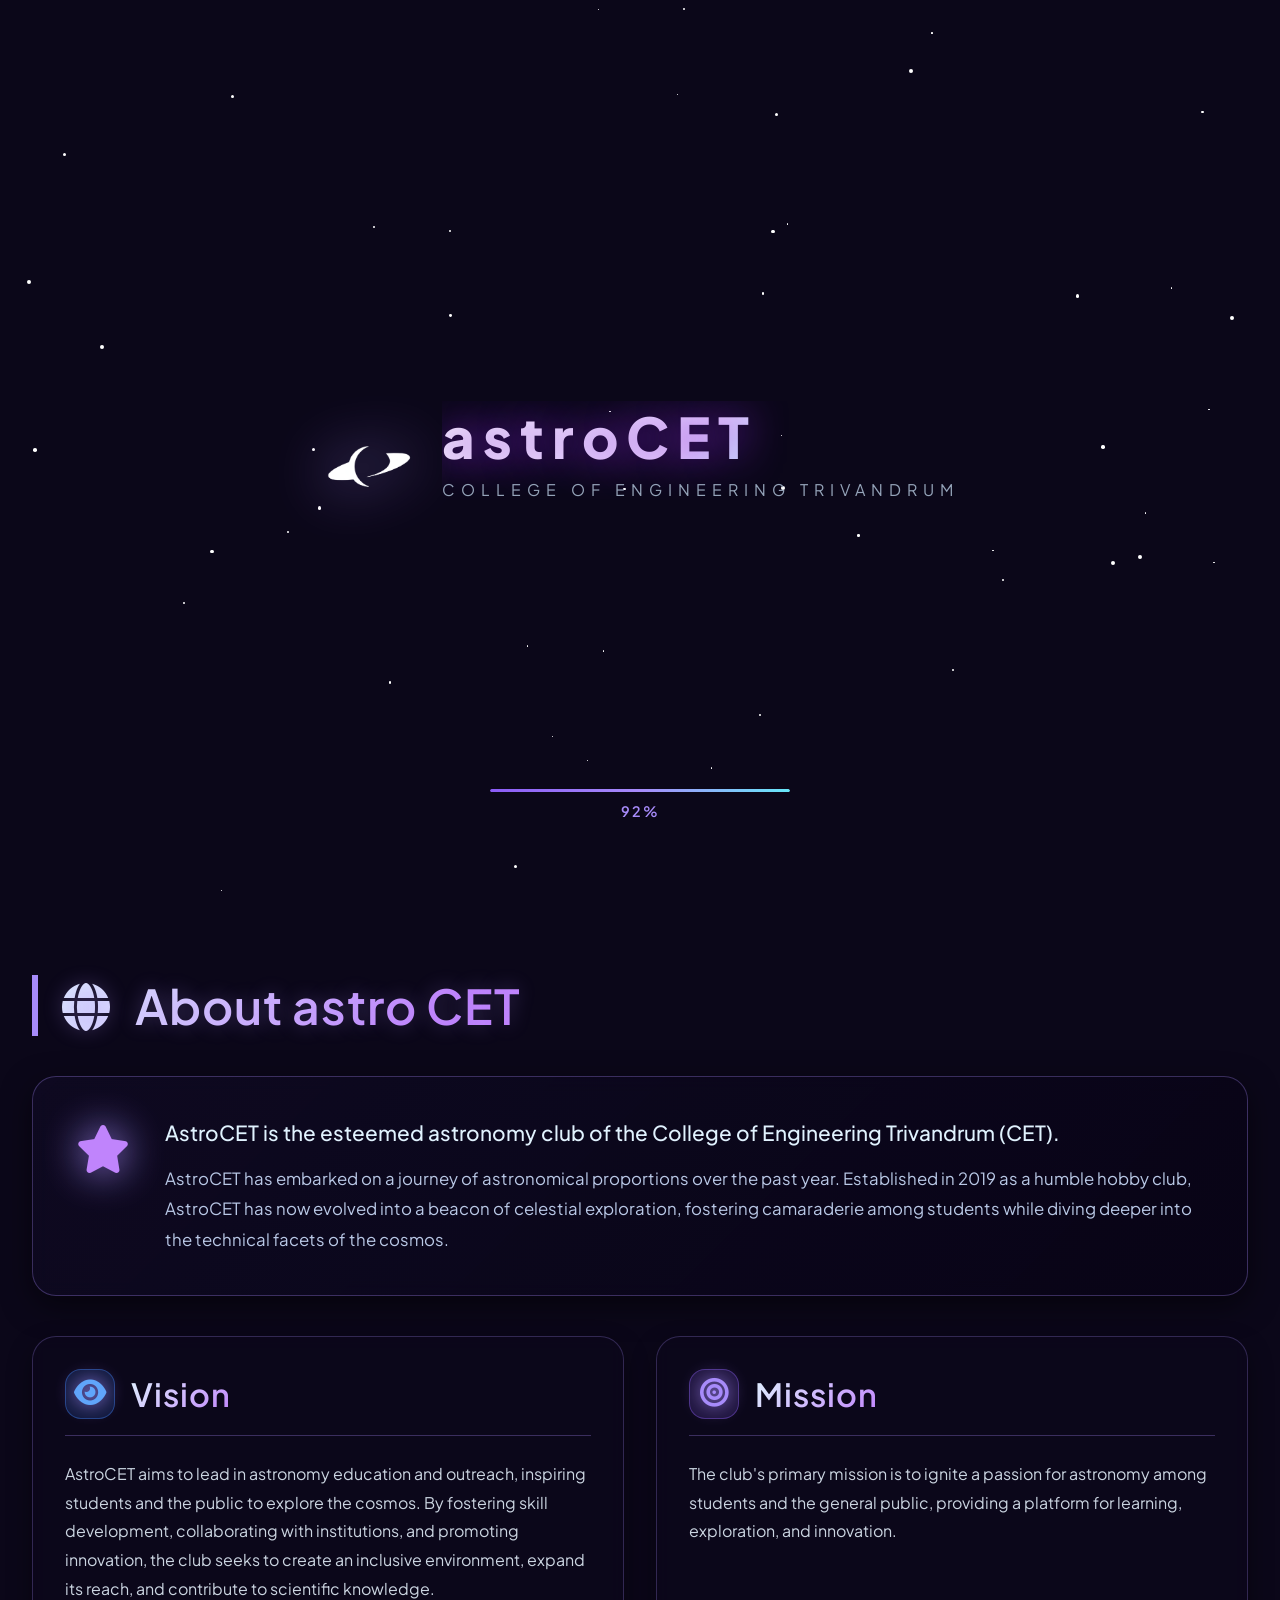
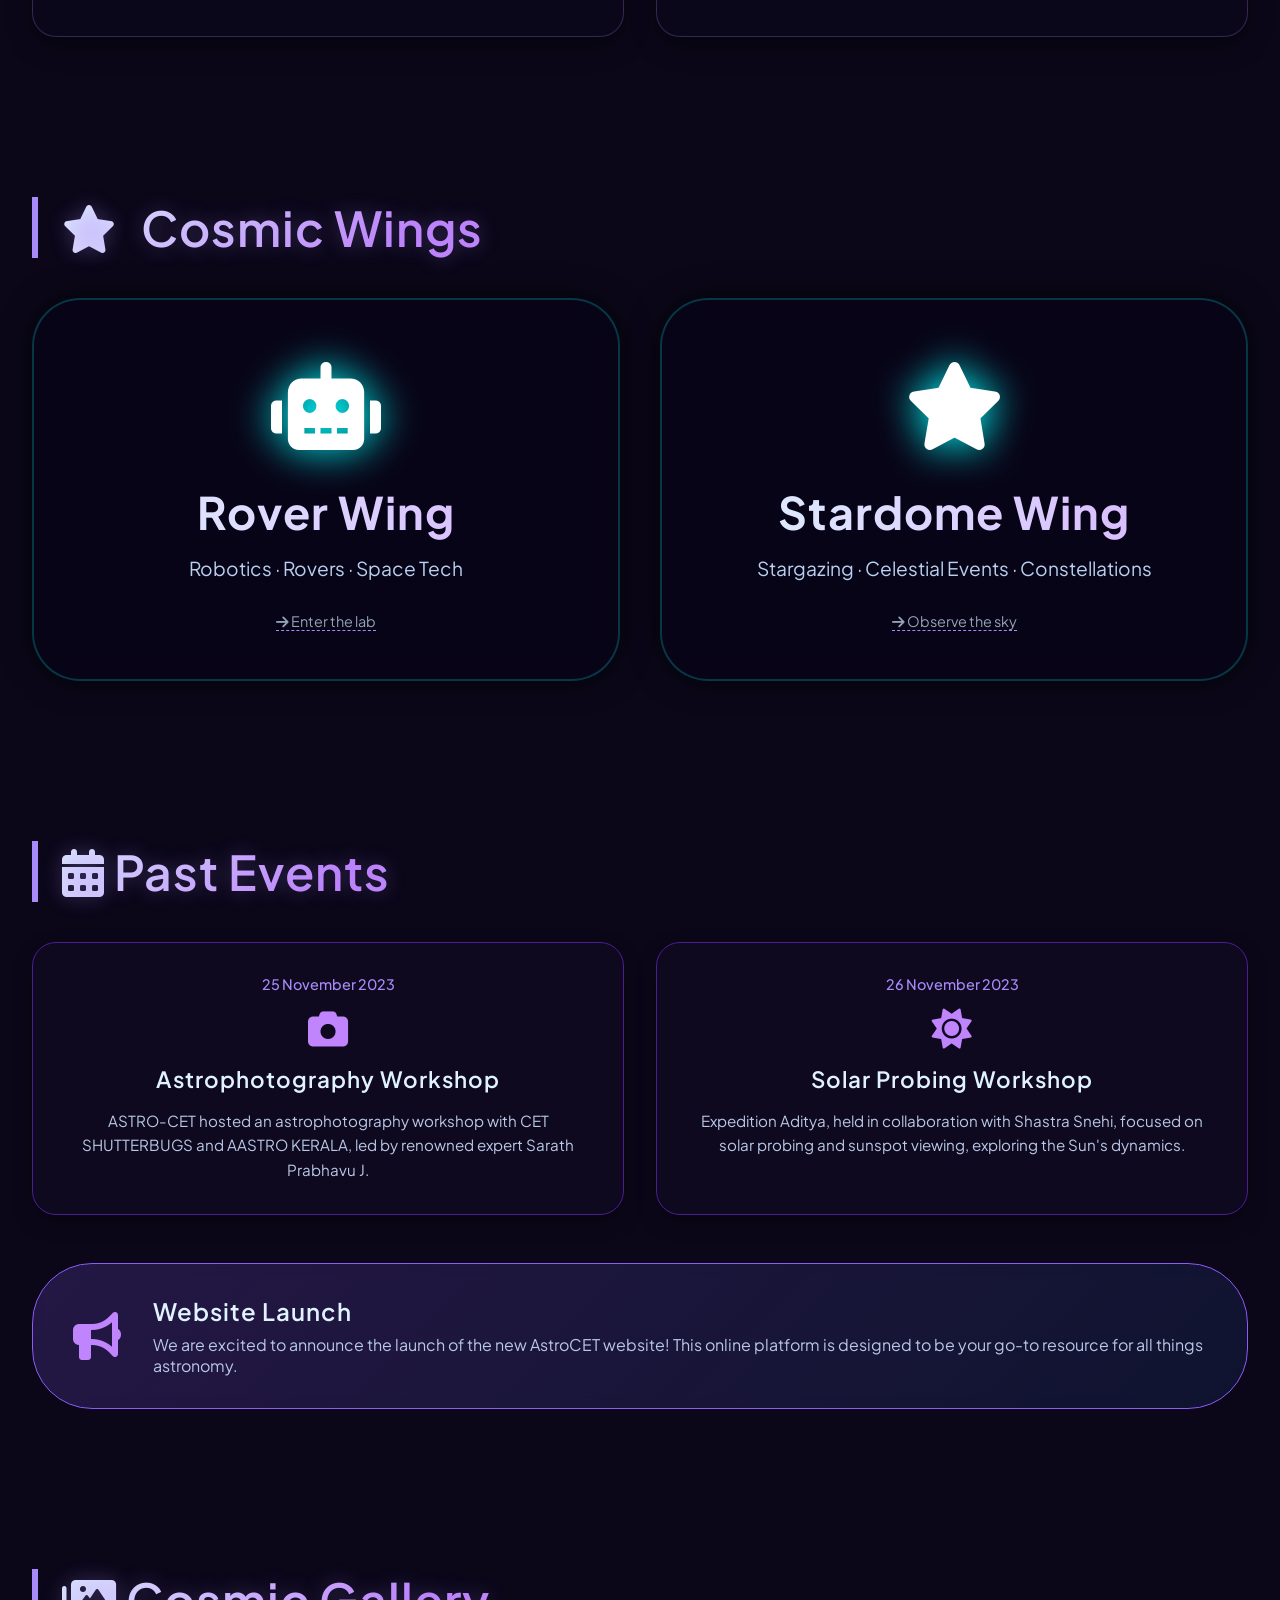
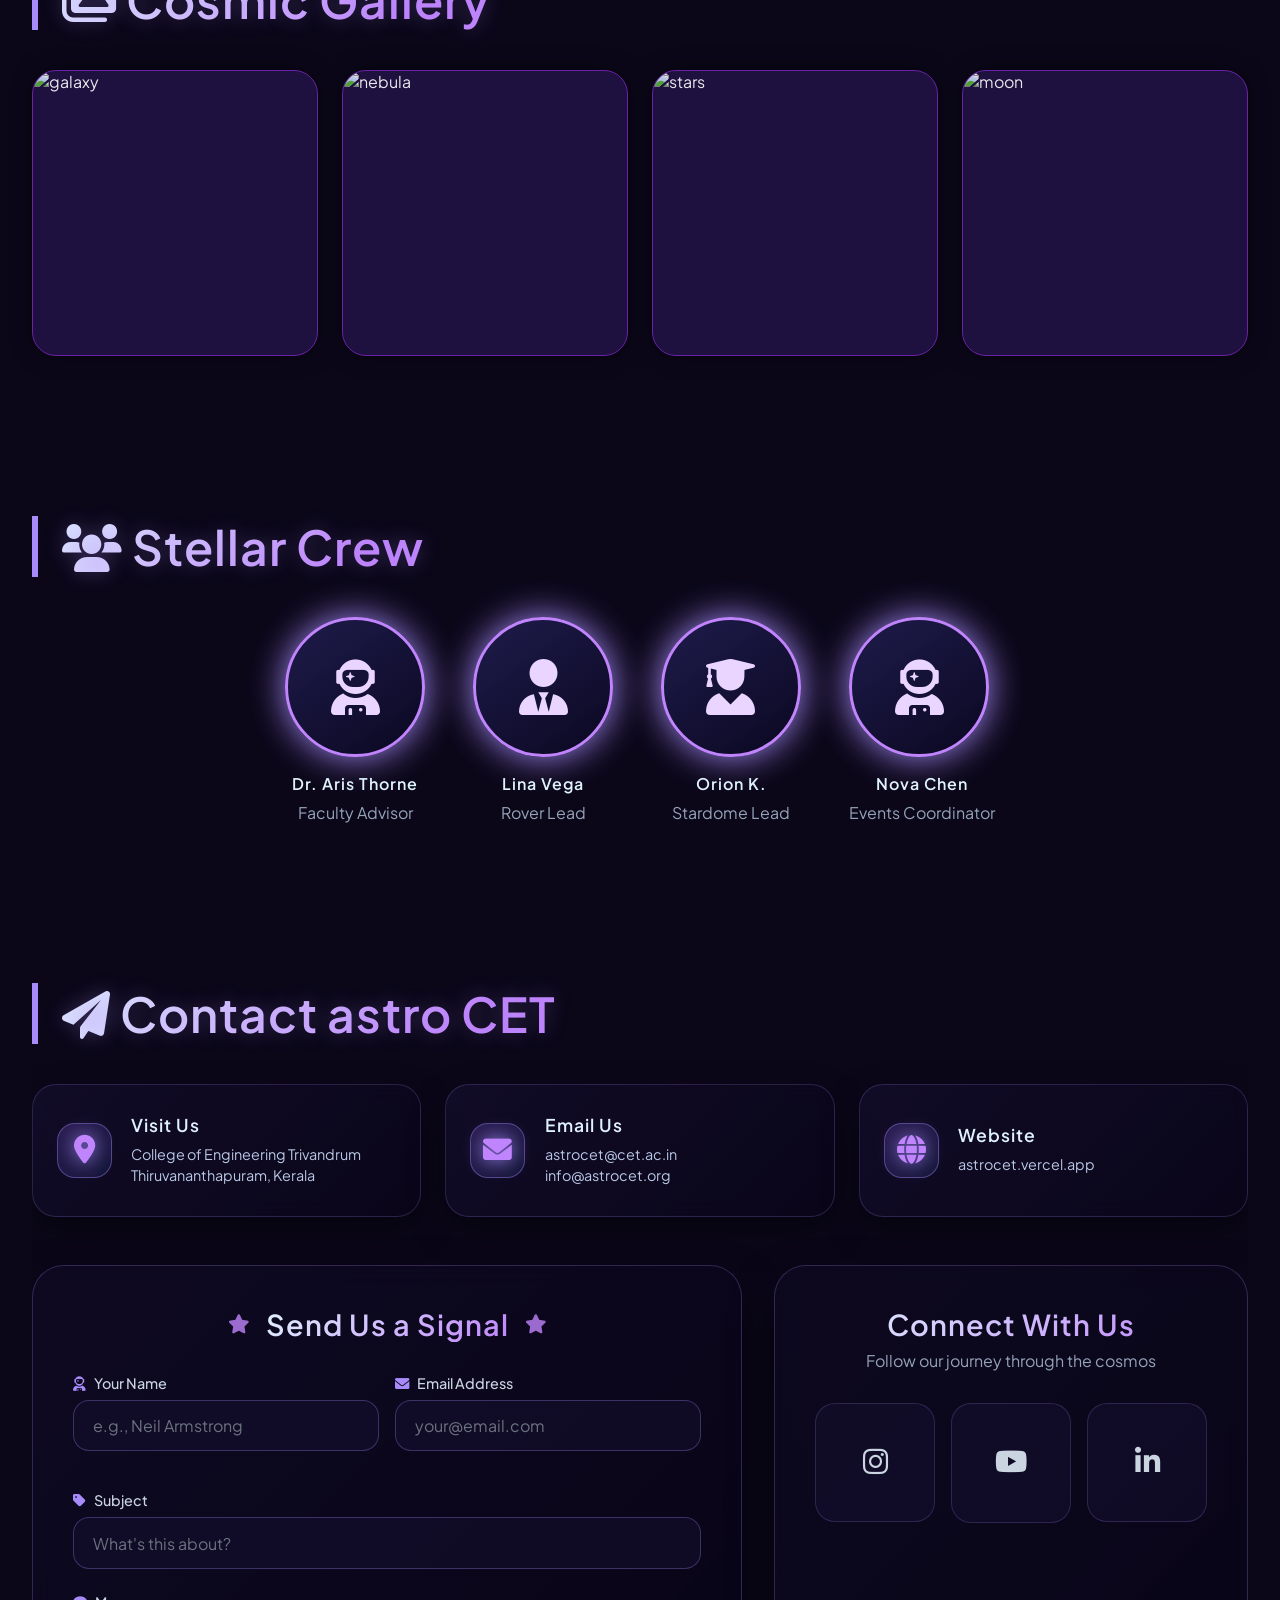
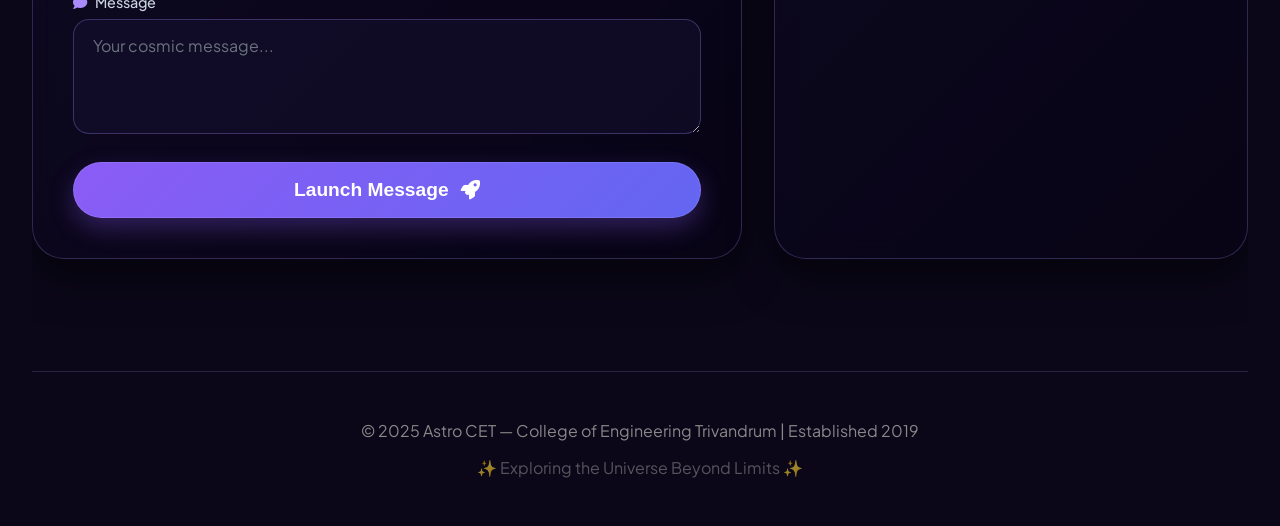
==== commit c768bb8b: "final change" ====
--- a/index.html
+++ b/index.html
@@ -550,7 +550,24 @@
         <p style="margin-top: 1rem; opacity: 0.6;" id="footerTagline"></p>
     </footer>
 </div>
-
+<!-- Modal Popup for Wings -->
+<div class="wing-modal" id="wingModal">
+    <div class="wing-modal-overlay" id="modalOverlay"></div>
+    <div class="wing-modal-content">
+        <button class="wing-modal-close" id="modalClose">&times;</button>
+        <div class="wing-modal-header">
+            <div class="modal-icon" id="modalIcon"></div>
+            <h2 id="modalTitle"></h2>
+        </div>
+        <div class="wing-modal-body" id="modalBody">
+            <!-- Content will be populated dynamically -->
+        </div>
+        <div class="wing-modal-footer">
+            <button class="modal-btn modal-btn-primary" id="modalPrimaryBtn">Visit Page</button>
+            <button class="modal-btn modal-btn-secondary" id="modalSecondaryBtn">Close</button>
+        </div>
+    </div>
+</div>
 <script src="script.js"></script>
 </body>
 </html>
--- a/styles.css
+++ b/styles.css
@@ -1550,4 +1550,216 @@
     img {
         image-rendering: -webkit-optimize-contrast;
     }
+}
+/* ========== MODAL POPUP STYLES ========== */
+.wing-modal {
+    position: fixed;
+    top: 0;
+    left: 0;
+    width: 100%;
+    height: 100%;
+    z-index: 10001;
+    display: none;
+    align-items: center;
+    justify-content: center;
+}
+
+.wing-modal.active {
+    display: flex;
+}
+
+.wing-modal-overlay {
+    position: absolute;
+    top: 0;
+    left: 0;
+    width: 100%;
+    height: 100%;
+    background: rgba(0, 0, 0, 0.8);
+    backdrop-filter: blur(8px);
+    animation: fadeIn 0.3s ease;
+}
+
+.wing-modal-content {
+    position: relative;
+    background: linear-gradient(135deg, rgba(15, 10, 35, 0.95), rgba(8, 4, 22, 0.98));
+    backdrop-filter: blur(20px);
+    border-radius: 32px;
+    padding: 2.5rem;
+    max-width: 500px;
+    width: 90%;
+    max-height: 80vh;
+    overflow-y: auto;
+    border: 2px solid rgba(168, 139, 250, 0.4);
+    box-shadow: 0 0 60px rgba(139, 92, 246, 0.5);
+    animation: slideUp 0.4s cubic-bezier(0.16, 1, 0.3, 1);
+    z-index: 10002;
+}
+
+@keyframes slideUp {
+    from {
+        opacity: 0;
+        transform: translateY(30px) scale(0.95);
+    }
+    to {
+        opacity: 1;
+        transform: translateY(0) scale(1);
+    }
+}
+
+.wing-modal-close {
+    position: absolute;
+    top: 1.5rem;
+    right: 1.5rem;
+    background: rgba(139, 92, 246, 0.2);
+    border: 1px solid rgba(168, 139, 250, 0.3);
+    color: #cbd5e1;
+    width: 40px;
+    height: 40px;
+    border-radius: 50%;
+    font-size: 1.5rem;
+    cursor: pointer;
+    display: flex;
+    align-items: center;
+    justify-content: center;
+    transition: all 0.3s;
+}
+
+.wing-modal-close:hover {
+    background: #8b5cf6;
+    color: white;
+    border-color: #a78bfa;
+    transform: rotate(90deg);
+}
+
+.wing-modal-header {
+    text-align: center;
+    margin-bottom: 2rem;
+}
+
+.modal-icon {
+    font-size: 4rem;
+    margin-bottom: 1rem;
+    filter: drop-shadow(0 0 20px cyan);
+}
+
+.wing-modal-header h2 {
+    font-size: 2.5rem;
+    font-weight: 700;
+    background: linear-gradient(135deg, #e0f2fe, #c084fc);
+    -webkit-background-clip: text;
+    background-clip: text;
+    color: transparent;
+    margin: 0;
+    border: none;
+    padding: 0;
+}
+
+.wing-modal-body {
+    color: #b9c8e6;
+    line-height: 1.8;
+    margin-bottom: 2rem;
+    text-align: center;
+}
+
+.wing-modal-body p {
+    margin-bottom: 1rem;
+}
+
+.modal-features {
+    display: flex;
+    flex-wrap: wrap;
+    gap: 0.8rem;
+    justify-content: center;
+    margin-top: 1.5rem;
+}
+
+.modal-feature-tag {
+    background: rgba(139, 92, 246, 0.2);
+    padding: 0.5rem 1.2rem;
+    border-radius: 30px;
+    font-size: 0.9rem;
+    color: #c084fc;
+    border: 1px solid rgba(168, 139, 250, 0.3);
+}
+
+.wing-modal-footer {
+    display: flex;
+    gap: 1rem;
+    justify-content: center;
+}
+
+.modal-btn {
+    padding: 0.9rem 2rem;
+    border-radius: 50px;
+    font-size: 1rem;
+    font-weight: 600;
+    cursor: pointer;
+    transition: all 0.3s;
+    border: none;
+    flex: 1;
+    max-width: 180px;
+}
+
+.modal-btn-primary {
+    background: linear-gradient(135deg, #8b5cf6, #6366f1);
+    color: white;
+    border: 1px solid rgba(255, 255, 255, 0.1);
+    box-shadow: 0 10px 25px rgba(139, 92, 246, 0.3);
+}
+
+.modal-btn-primary:hover {
+    transform: translateY(-3px);
+    box-shadow: 0 15px 35px rgba(139, 92, 246, 0.5);
+    background: linear-gradient(135deg, #9d6fff, #7c7aff);
+}
+
+.modal-btn-secondary {
+    background: rgba(20, 15, 45, 0.8);
+    color: #cbd5e1;
+    border: 1px solid rgba(168, 139, 250, 0.4);
+}
+
+.modal-btn-secondary:hover {
+    background: rgba(139, 92, 246, 0.3);
+    border-color: #a78bfa;
+    color: white;
+}
+
+/* Mobile responsive */
+@media (max-width: 768px) {
+    .wing-modal-content {
+        padding: 2rem 1.5rem;
+        width: 95%;
+    }
+    
+    .wing-modal-header h2 {
+        font-size: 2rem;
+    }
+    
+    .modal-icon {
+        font-size: 3rem;
+    }
+    
+    .wing-modal-footer {
+        flex-direction: column;
+        align-items: center;
+    }
+    
+    .modal-btn {
+        max-width: 100%;
+        width: 100%;
+    }
+}
+
+@media (max-width: 480px) {
+    .wing-modal-content {
+        padding: 1.5rem 1rem;
+    }
+    
+    .wing-modal-close {
+        top: 1rem;
+        right: 1rem;
+        width: 35px;
+        height: 35px;
+    }
 }
